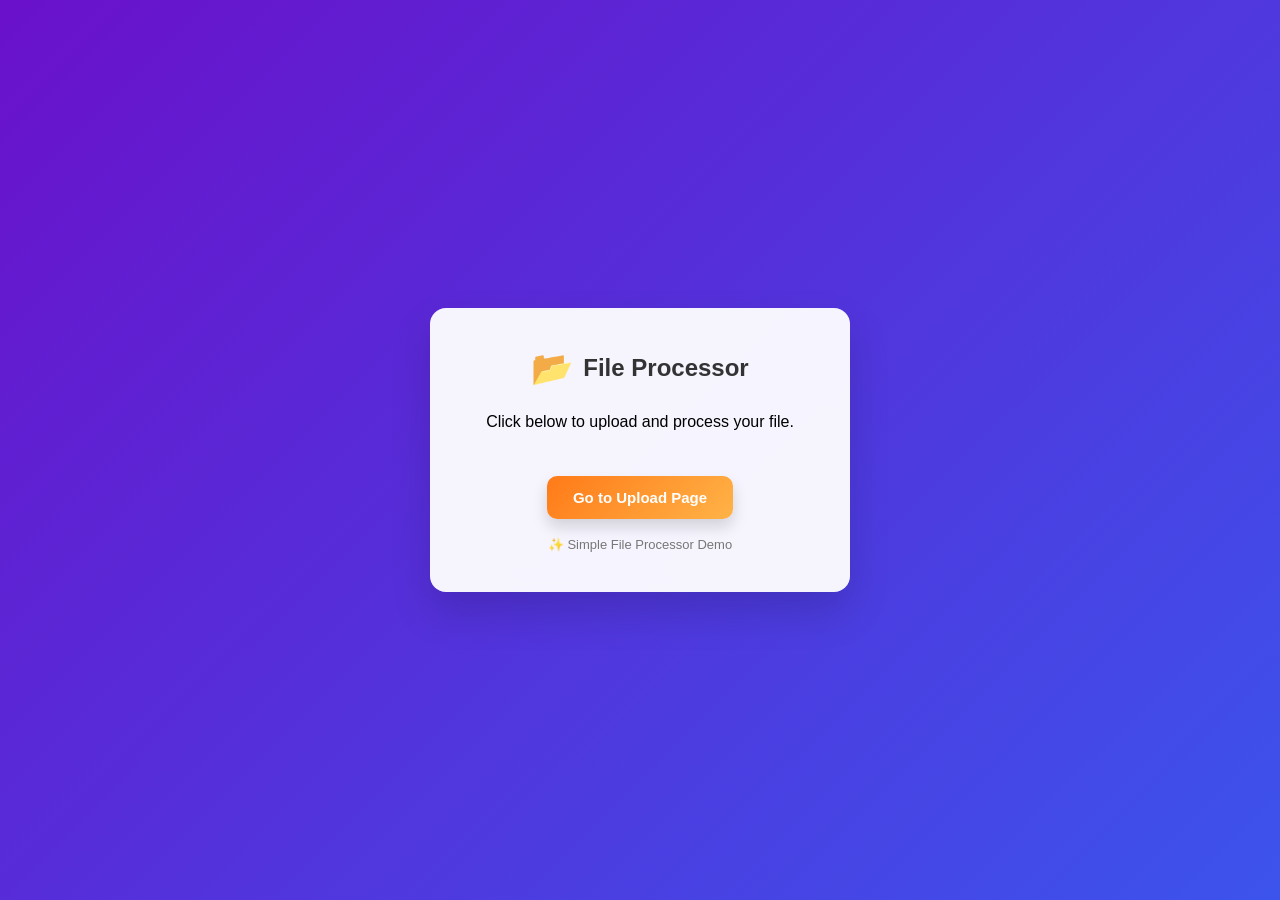
==== index.html @ 5d0201dc "Added HTML UI files" ====
<!DOCTYPE html>
<html lang="en">
<head>
<meta charset="UTF-8">
<title>File Processor</title>
<link rel="stylesheet" href="style.css">
</head>

<body>

<div class="box">

<div class="title">
<span>📂</span>
<h2>File Processor</h2>
</div>

<p style="margin-bottom:20px;">Click below to upload and process your file.</p>

<a href="upload.html">
<button>Go to Upload Page</button>
</a>

<footer>
✨ Simple File Processor Demo
</footer>

</div>

</body>
</html>
---- style.css ----
*{
margin:0;
padding:0;
box-sizing:border-box;
font-family:'Segoe UI',sans-serif;
}

body{
height:100vh;
display:flex;
justify-content:center;
align-items:center;
background:linear-gradient(135deg,#6a11cb,#2575fc,#00c9ff);
background-size:300% 300%;
animation:bgMove 10s infinite alternate;
}

@keyframes bgMove{
0%{background-position:left;}
100%{background-position:right;}
}

.box{
width:420px;
padding:40px;
border-radius:16px;
background:rgba(255,255,255,0.95);
backdrop-filter:blur(10px);
box-shadow:0 20px 40px rgba(0,0,0,0.15);
text-align:center;
}

.title{
display:flex;
align-items:center;
justify-content:center;
gap:10px;
margin-bottom:25px;
}

.title span{
font-size:34px;
}

.title h2{
color:#333;
font-weight:600;
}

.upload-area{
border:2px dashed #6a11cb;
padding:28px;
border-radius:12px;
background:linear-gradient(135deg,#f3f6ff,#eef7ff);
cursor:pointer;
transition:0.3s;
font-weight:500;
}

.upload-area:hover{
transform:scale(1.03);
background:linear-gradient(135deg,#e6ebff,#e6f4ff);
}

input[type=file]{
display:none;
}

.file-name{
margin-top:12px;
font-size:14px;
color:#444;
}

button{
margin-top:25px;
padding:13px 26px;
border:none;
border-radius:10px;
background:linear-gradient(135deg,#ff7a18,#ffb347);
color:white;
font-size:15px;
font-weight:600;
cursor:pointer;
transition:0.3s;
box-shadow:0 8px 15px rgba(0,0,0,0.15);
}

button:hover{
transform:translateY(-2px);
box-shadow:0 12px 18px rgba(0,0,0,0.2);
}

.progress{
margin-top:20px;
height:8px;
background:#e0e0e0;
border-radius:6px;
overflow:hidden;
display:none;
}

.progress-bar{
height:100%;
width:0%;
background:linear-gradient(90deg,#00c9ff,#92fe9d);
transition:width 1.2s;
}

.download button{
background:linear-gradient(135deg,#43e97b,#38f9d7);
margin-top:15px;
}

footer{
margin-top:18px;
font-size:13px;
color:#777;
}
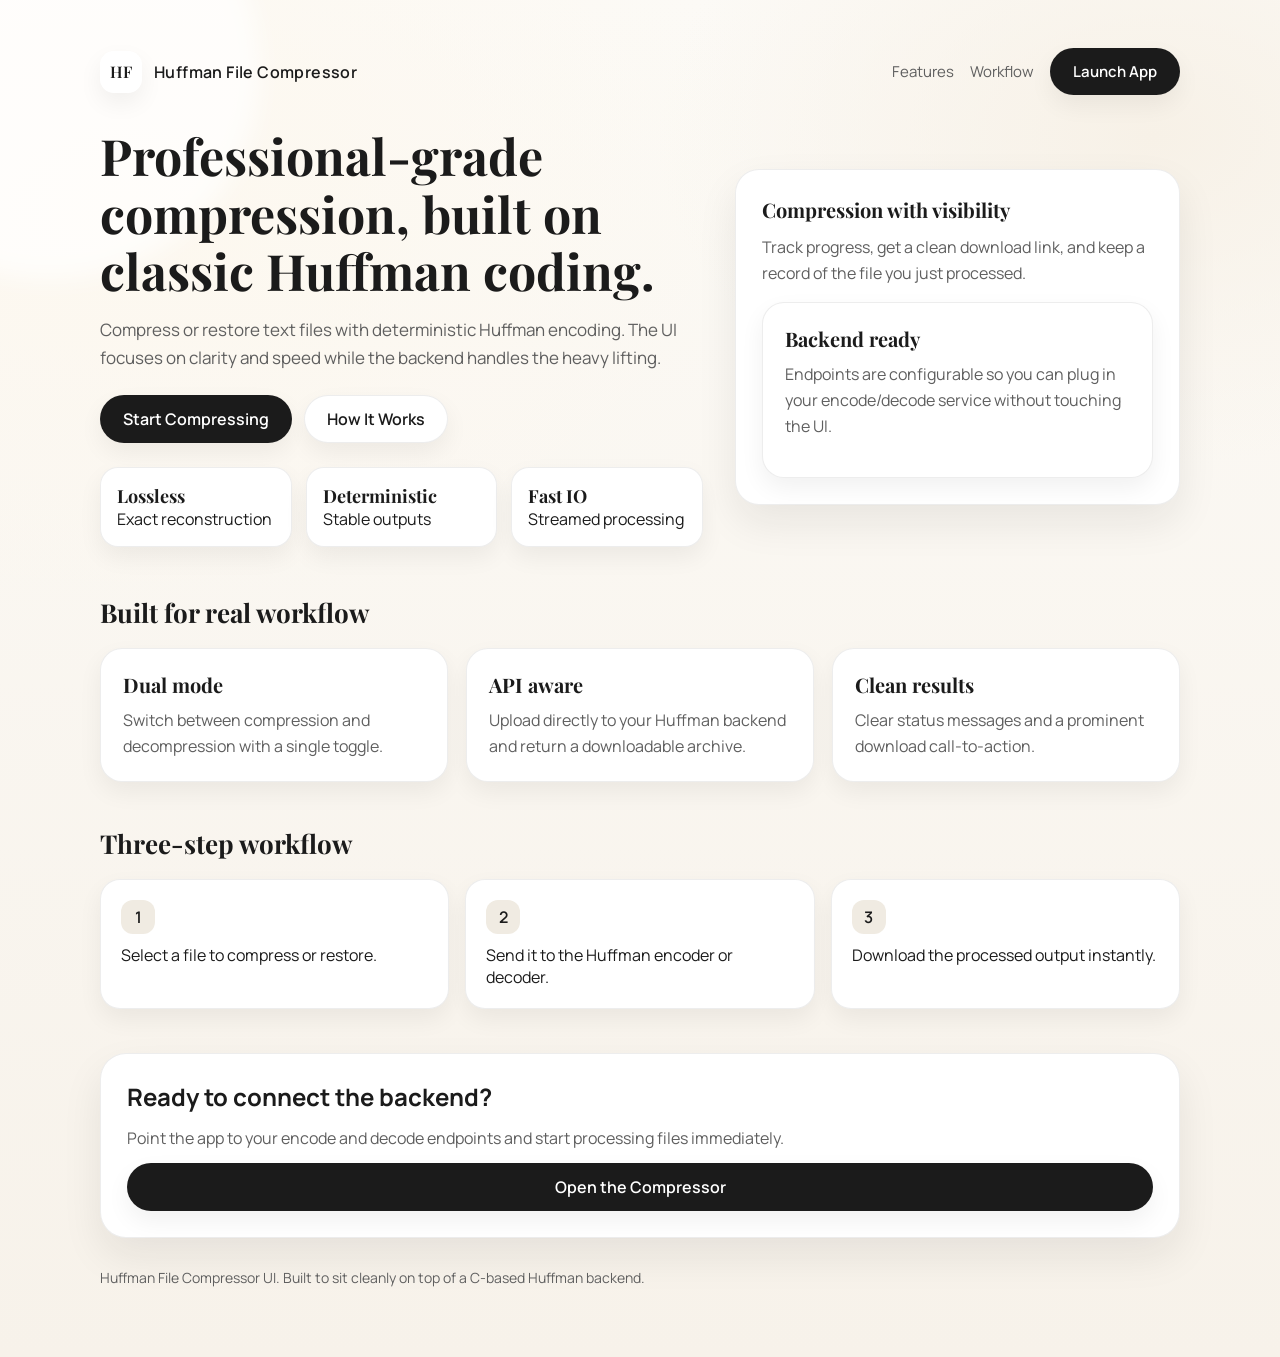
==== commit 41b69e4b: "ui changes" ====
--- a/index.html
+++ b/index.html
@@ -2,30 +2,101 @@
 <html lang="en">
 <head>
 <meta charset="UTF-8">
-<title>File Processor</title>
+<meta name="viewport" content="width=device-width, initial-scale=1.0">
+<title>Huffman File Compressor</title>
 <link rel="stylesheet" href="style.css">
 </head>
 
 <body>
+<main class="site">
+<header class="nav">
+<a class="brand" href="index.html">
+<span class="brand-mark">HF</span>
+<span>Huffman File Compressor</span>
+</a>
+<nav class="nav-links">
+<a href="#features">Features</a>
+<a href="#workflow">Workflow</a>
+<a href="upload.html" class="btn">Launch App</a>
+</nav>
+</header>
 
-<div class="box">
+<section class="hero">
+<div>
+<h1 class="hero-title">Professional-grade compression, built on classic Huffman coding.</h1>
+<p class="hero-subtitle">Compress or restore text files with deterministic Huffman encoding. The UI focuses on clarity and speed while the backend handles the heavy lifting.</p>
+<div class="hero-actions">
+<a class="btn" href="upload.html">Start Compressing</a>
+<a class="btn secondary" href="#workflow">How It Works</a>
+</div>
+<div class="stats">
+<div class="stat">
+<strong>Lossless</strong>
+<span>Exact reconstruction</span>
+</div>
+<div class="stat">
+<strong>Deterministic</strong>
+<span>Stable outputs</span>
+</div>
+<div class="stat">
+<strong>Fast IO</strong>
+<span>Streamed processing</span>
+</div>
+</div>
+</div>
+<div class="hero-card">
+<h3>Compression with visibility</h3>
+<p>Track progress, get a clean download link, and keep a record of the file you just processed.</p>
+<div class="card">
+<h3>Backend ready</h3>
+<p>Endpoints are configurable so you can plug in your encode/decode service without touching the UI.</p>
+</div>
+</div>
+</section>
 
-<div class="title">
-<span>📂</span>
-<h2>File Processor</h2>
+<section class="section" id="features">
+<h2>Built for real workflow</h2>
+<div class="cards">
+<div class="card">
+<h3>Dual mode</h3>
+<p>Switch between compression and decompression with a single toggle.</p>
 </div>
+<div class="card">
+<h3>API aware</h3>
+<p>Upload directly to your Huffman backend and return a downloadable archive.</p>
+</div>
+<div class="card">
+<h3>Clean results</h3>
+<p>Clear status messages and a prominent download call-to-action.</p>
+</div>
+</div>
+</section>
 
-<p style="margin-bottom:20px;">Click below to upload and process your file.</p>
+<section class="section" id="workflow">
+<h2>Three-step workflow</h2>
+<div class="steps">
+<div class="step">
+<span>1</span>
+<p>Select a file to compress or restore.</p>
+</div>
+<div class="step">
+<span>2</span>
+<p>Send it to the Huffman encoder or decoder.</p>
+</div>
+<div class="step">
+<span>3</span>
+<p>Download the processed output instantly.</p>
+</div>
+</div>
+</section>
 
-<a href="upload.html">
-<button>Go to Upload Page</button>
-</a>
+<section class="cta">
+<h2>Ready to connect the backend?</h2>
+<p>Point the app to your encode and decode endpoints and start processing files immediately.</p>
+<a class="btn" href="upload.html">Open the Compressor</a>
+</section>
 
-<footer>
-✨ Simple File Processor Demo
-</footer>
-
-</div>
-
+<p class="footer">Huffman File Compressor UI. Built to sit cleanly on top of a C-based Huffman backend.</p>
+</main>
 </body>
 </html>
--- a/style.css
+++ b/style.css
@@ -1,101 +1,382 @@
+@import url("https://fonts.googleapis.com/css2?family=Space+Grotesk:wght@400;500;600;700&family=IBM+Plex+Mono:wght@400;500&display=swap");
+
+@import url("https://fonts.googleapis.com/css2?family=Playfair+Display:wght@500;600;700&family=Manrope:wght@400;500;600&display=swap");
+
 *{
 margin:0;
 padding:0;
 box-sizing:border-box;
-font-family:'Segoe UI',sans-serif;
+}
+
+:root{
+--ink:#1b1b1b;
+--muted:#5f5f5f;
+--surface:#ffffff;
+--surface-2:#f7f2ea;
+--accent:#1b1b1b;
+--border:rgba(27,27,27,0.08);
+--shadow:0 18px 40px rgba(20,20,20,0.08);
+--shadow-soft:0 10px 24px rgba(20,20,20,0.06);
+--font-sans:"Manrope","Segoe UI",sans-serif;
+--font-serif:"Playfair Display","Times New Roman",serif;
 }
 
 body{
-height:100vh;
-display:flex;
+min-height:100vh;
+font-family:var(--font-sans);
+color:var(--ink);
+background:radial-gradient(1100px 700px at 10% 15%,#fdf8ef 0%,rgba(253,248,239,0) 60%),
+radial-gradient(900px 600px at 90% 10%,#f7f1e7 0%,rgba(247,241,231,0) 55%),
+linear-gradient(180deg,#fcfaf6 0%,#f7f2ea 100%);
+position:relative;
+overflow-x:hidden;
+}
+
+body::before{
+content:"";
+position:fixed;
+width:420px;
+height:420px;
+top:-140px;
+left:-160px;
+border-radius:50%;
+background:rgba(255,255,255,0.7);
+filter:blur(12px);
+z-index:-1;
+}
+
+a{
+text-decoration:none;
+color:inherit;
+}
+
+.site,
+.app{
+width:min(1080px,92vw);
+margin:0 auto;
+padding:48px 0 70px;
+}
+
+.nav{
+display:flex;
+align-items:center;
+justify-content:space-between;
+gap:20px;
+margin-bottom:32px;
+}
+
+.brand{
+display:flex;
+align-items:center;
+gap:12px;
+font-weight:600;
+letter-spacing:0.4px;
+}
+
+.brand-mark{
+width:42px;
+height:42px;
+border-radius:14px;
+background:#fff;
+display:flex;
+align-items:center;
 justify-content:center;
-align-items:center;
-background:linear-gradient(135deg,#6a11cb,#2575fc,#00c9ff);
-background-size:300% 300%;
-animation:bgMove 10s infinite alternate;
-}
-
-@keyframes bgMove{
-0%{background-position:left;}
-100%{background-position:right;}
-}
-
-.box{
-width:420px;
-padding:40px;
-border-radius:16px;
-background:rgba(255,255,255,0.95);
-backdrop-filter:blur(10px);
-box-shadow:0 20px 40px rgba(0,0,0,0.15);
+font-family:var(--font-serif);
+box-shadow:var(--shadow-soft);
+}
+
+.nav-links{
+display:flex;
+align-items:center;
+gap:16px;
+font-size:15px;
+color:var(--muted);
+}
+
+.nav-links a:hover{
+color:var(--ink);
+}
+
+.hero{
+display:grid;
+grid-template-columns:1.15fr 0.85fr;
+gap:32px;
+align-items:center;
+margin-bottom:48px;
+}
+
+.hero-title{
+font-family:var(--font-serif);
+font-size:clamp(34px,4vw,50px);
+line-height:1.15;
+margin-bottom:16px;
+}
+
+.hero-subtitle{
+color:var(--muted);
+font-size:17px;
+line-height:1.7;
+margin-bottom:22px;
+}
+
+.hero-actions{
+display:flex;
+gap:12px;
+flex-wrap:wrap;
+}
+
+.btn{
+display:inline-flex;
+align-items:center;
+justify-content:center;
+gap:8px;
+padding:12px 22px;
+border-radius:999px;
+border:1px solid transparent;
+background:var(--accent);
+color:#fff;
+font-weight:600;
+box-shadow:var(--shadow-soft);
+transition:transform 0.2s ease,box-shadow 0.2s ease;
+}
+
+.btn:hover{
+transform:translateY(-1px);
+box-shadow:var(--shadow);
+}
+
+.btn.secondary{
+background:#fff;
+color:var(--ink);
+border-color:var(--border);
+box-shadow:var(--shadow-soft);
+}
+
+.hero-card{
+background:var(--surface);
+border-radius:24px;
+padding:26px;
+border:1px solid var(--border);
+box-shadow:var(--shadow);
+}
+
+.hero-card h3{
+font-family:var(--font-serif);
+font-size:20px;
+margin-bottom:12px;
+}
+
+.hero-card p{
+color:var(--muted);
+line-height:1.6;
+margin-bottom:16px;
+}
+
+.stats{
+display:grid;
+grid-template-columns:repeat(auto-fit,minmax(160px,1fr));
+gap:14px;
+margin-top:24px;
+}
+
+.stat{
+background:#fff;
+border-radius:18px;
+padding:16px;
+border:1px solid var(--border);
+box-shadow:var(--shadow-soft);
+}
+
+.stat strong{
+display:block;
+font-family:var(--font-serif);
+font-size:18px;
+}
+
+.section{
+margin-bottom:44px;
+}
+
+.section h2{
+font-family:var(--font-serif);
+font-size:26px;
+margin-bottom:18px;
+}
+
+.cards{
+display:grid;
+grid-template-columns:repeat(auto-fit,minmax(220px,1fr));
+gap:18px;
+}
+
+.card{
+background:var(--surface);
+border-radius:22px;
+padding:22px;
+border:1px solid var(--border);
+box-shadow:var(--shadow-soft);
+}
+
+.card h3{
+font-family:var(--font-serif);
+font-size:20px;
+margin-bottom:10px;
+}
+
+.card p{
+color:var(--muted);
+line-height:1.6;
+}
+
+.steps{
+display:grid;
+grid-template-columns:repeat(auto-fit,minmax(200px,1fr));
+gap:16px;
+}
+
+.step{
+background:#fff;
+border-radius:20px;
+padding:20px;
+border:1px solid var(--border);
+box-shadow:var(--shadow-soft);
+}
+
+.step span{
+display:inline-flex;
+align-items:center;
+justify-content:center;
+width:34px;
+height:34px;
+border-radius:12px;
+background:#f0ebe2;
+color:var(--ink);
+font-weight:600;
+margin-bottom:10px;
+}
+
+.cta{
+background:#fff;
+border-radius:26px;
+padding:26px;
+color:var(--ink);
+display:flex;
+flex-direction:column;
+gap:14px;
+border:1px solid var(--border);
+box-shadow:var(--shadow);
+}
+
+.cta p{
+color:var(--muted);
+}
+
+.cta .btn{
+background:var(--ink);
+color:#fff;
+}
+
+.footer{
+margin-top:30px;
+color:var(--muted);
+font-size:14px;
+}
+
+.app{
+display:grid;
+gap:24px;
+}
+
+.panel{
+background:var(--surface);
+border-radius:26px;
+padding:28px;
+border:1px solid var(--border);
+box-shadow:var(--shadow);
+}
+
+.panel-header{
+display:flex;
+align-items:center;
+justify-content:space-between;
+gap:12px;
+margin-bottom:18px;
+}
+
+.panel-header h1{
+font-family:var(--font-serif);
+font-size:30px;
+}
+
+.panel-header span{
+font-size:12px;
+color:var(--muted);
+letter-spacing:0.3px;
+}
+
+.mode-toggle{
+display:flex;
+gap:8px;
+background:var(--surface-2);
+padding:6px;
+border-radius:999px;
+}
+
+.mode-toggle label{
+cursor:pointer;
+padding:8px 14px;
+border-radius:999px;
+font-size:14px;
+color:var(--muted);
+}
+
+.mode-toggle input{
+display:none;
+}
+
+.mode-toggle input:checked + span{
+background:#fff;
+color:var(--ink);
+box-shadow:var(--shadow-soft);
+}
+
+.dropzone{
+border:1px dashed var(--border);
+border-radius:20px;
+padding:26px;
 text-align:center;
-}
-
-.title{
-display:flex;
-align-items:center;
-justify-content:center;
-gap:10px;
-margin-bottom:25px;
-}
-
-.title span{
-font-size:34px;
-}
-
-.title h2{
-color:#333;
-font-weight:600;
-}
-
-.upload-area{
-border:2px dashed #6a11cb;
-padding:28px;
-border-radius:12px;
-background:linear-gradient(135deg,#f3f6ff,#eef7ff);
-cursor:pointer;
-transition:0.3s;
-font-weight:500;
-}
-
-.upload-area:hover{
-transform:scale(1.03);
-background:linear-gradient(135deg,#e6ebff,#e6f4ff);
-}
-
-input[type=file]{
+background:#fff;
+transition:border-color 0.2s ease,background 0.2s ease,transform 0.2s ease;
+box-shadow:var(--shadow-soft);
+}
+
+.dropzone.dragover{
+border-color:#b9b2a6;
+background:#fdf9f1;
+transform:scale(1.01);
+}
+
+.dropzone input{
 display:none;
 }
 
-.file-name{
+.file-meta{
 margin-top:12px;
 font-size:14px;
-color:#444;
-}
-
-button{
-margin-top:25px;
-padding:13px 26px;
-border:none;
-border-radius:10px;
-background:linear-gradient(135deg,#ff7a18,#ffb347);
-color:white;
-font-size:15px;
-font-weight:600;
-cursor:pointer;
-transition:0.3s;
-box-shadow:0 8px 15px rgba(0,0,0,0.15);
-}
-
-button:hover{
-transform:translateY(-2px);
-box-shadow:0 12px 18px rgba(0,0,0,0.2);
+color:var(--muted);
+}
+
+.status{
+margin-top:16px;
+font-size:14px;
+color:var(--muted);
 }
 
 .progress{
-margin-top:20px;
-height:8px;
-background:#e0e0e0;
-border-radius:6px;
+margin-top:16px;
+height:6px;
+background:#eee8df;
+border-radius:999px;
 overflow:hidden;
 display:none;
 }
@@ -103,17 +384,45 @@
 .progress-bar{
 height:100%;
 width:0%;
-background:linear-gradient(90deg,#00c9ff,#92fe9d);
-transition:width 1.2s;
-}
-
-.download button{
-background:linear-gradient(135deg,#43e97b,#38f9d7);
-margin-top:15px;
-}
-
-footer{
+background:linear-gradient(90deg,#1b1b1b,#5b5b5b);
+transition:width 0.6s ease;
+}
+
+.result{
 margin-top:18px;
-font-size:13px;
-color:#777;
+display:none;
+gap:12px;
+align-items:center;
+}
+
+.result a{
+color:var(--ink);
+font-weight:600;
+text-decoration:underline;
+}
+
+.note{
+margin-top:18px;
+font-size:12px;
+color:var(--muted);
+}
+
+@media (max-width:900px){
+.hero{
+grid-template-columns:1fr;
+}
+}
+
+@media (max-width:700px){
+.nav{
+flex-direction:column;
+align-items:flex-start;
+}
+.nav-links{
+flex-wrap:wrap;
+}
+.panel-header{
+flex-direction:column;
+align-items:flex-start;
+}
 }
